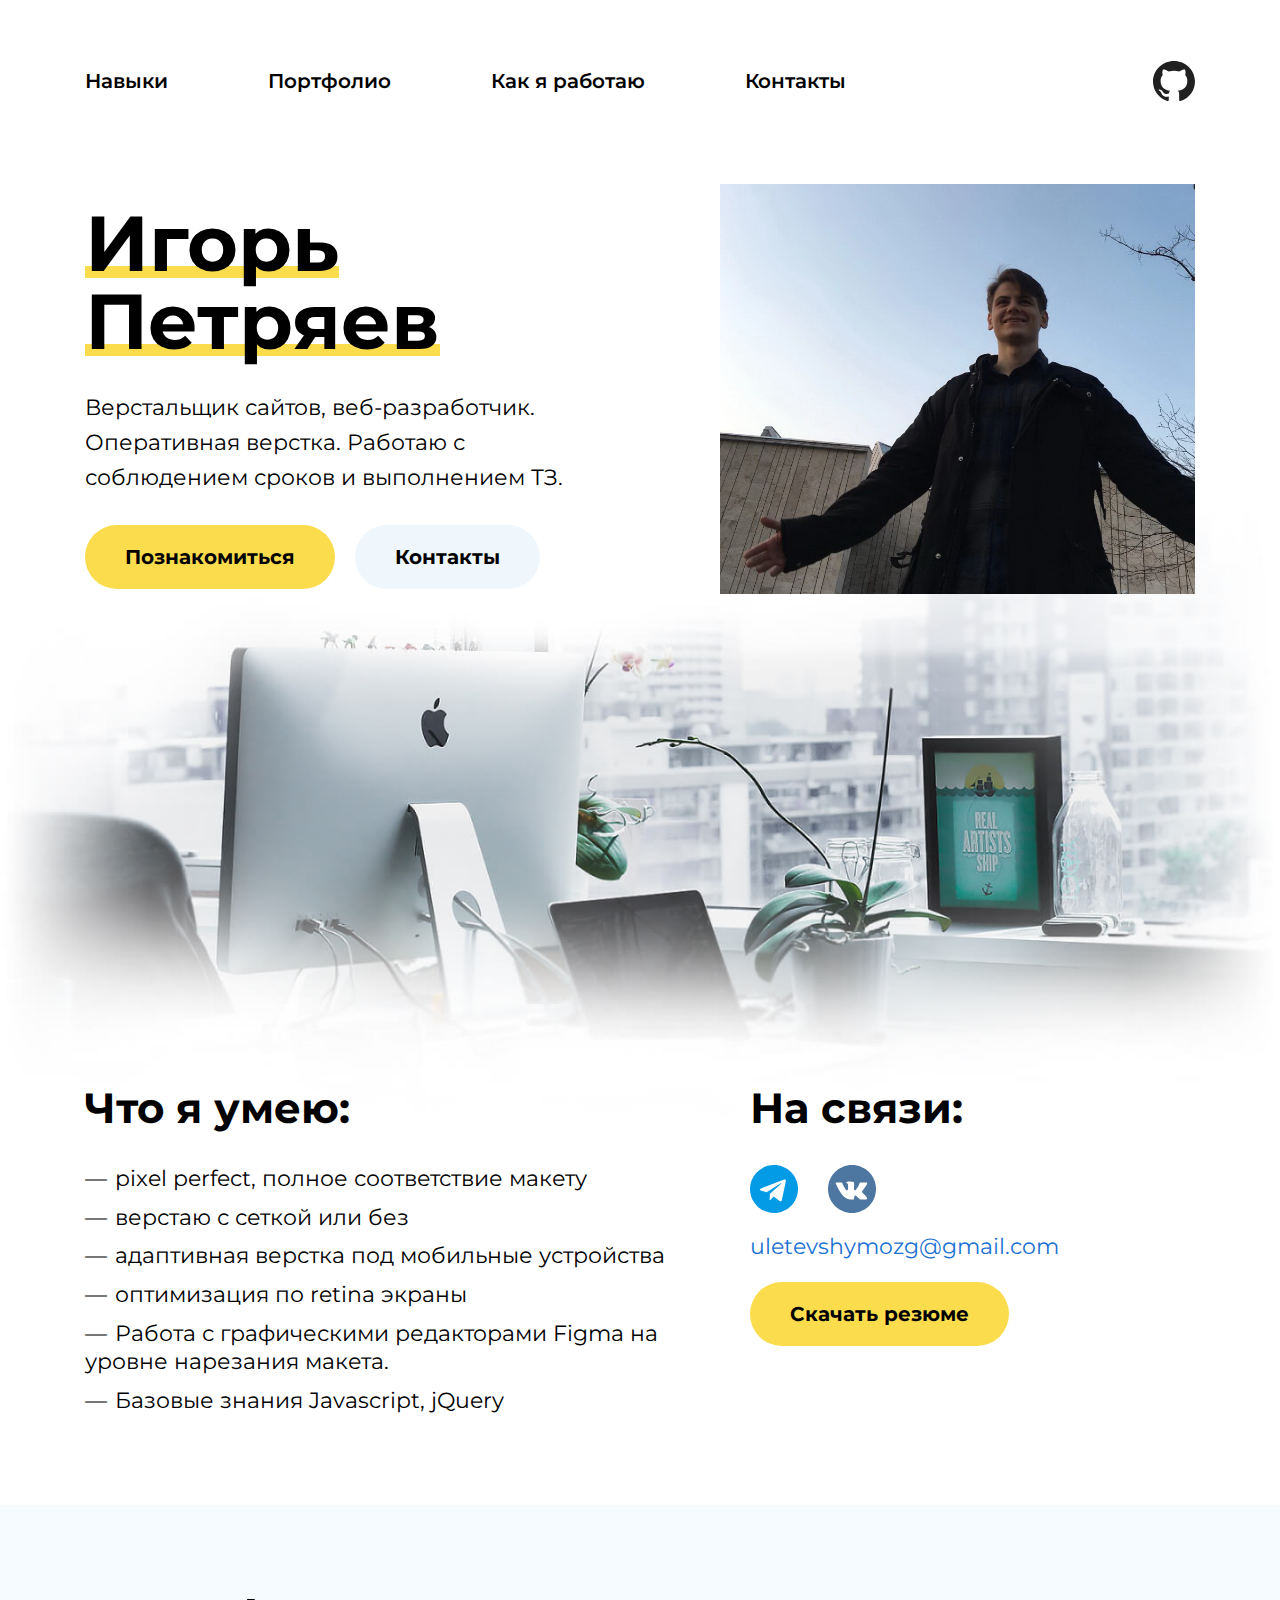
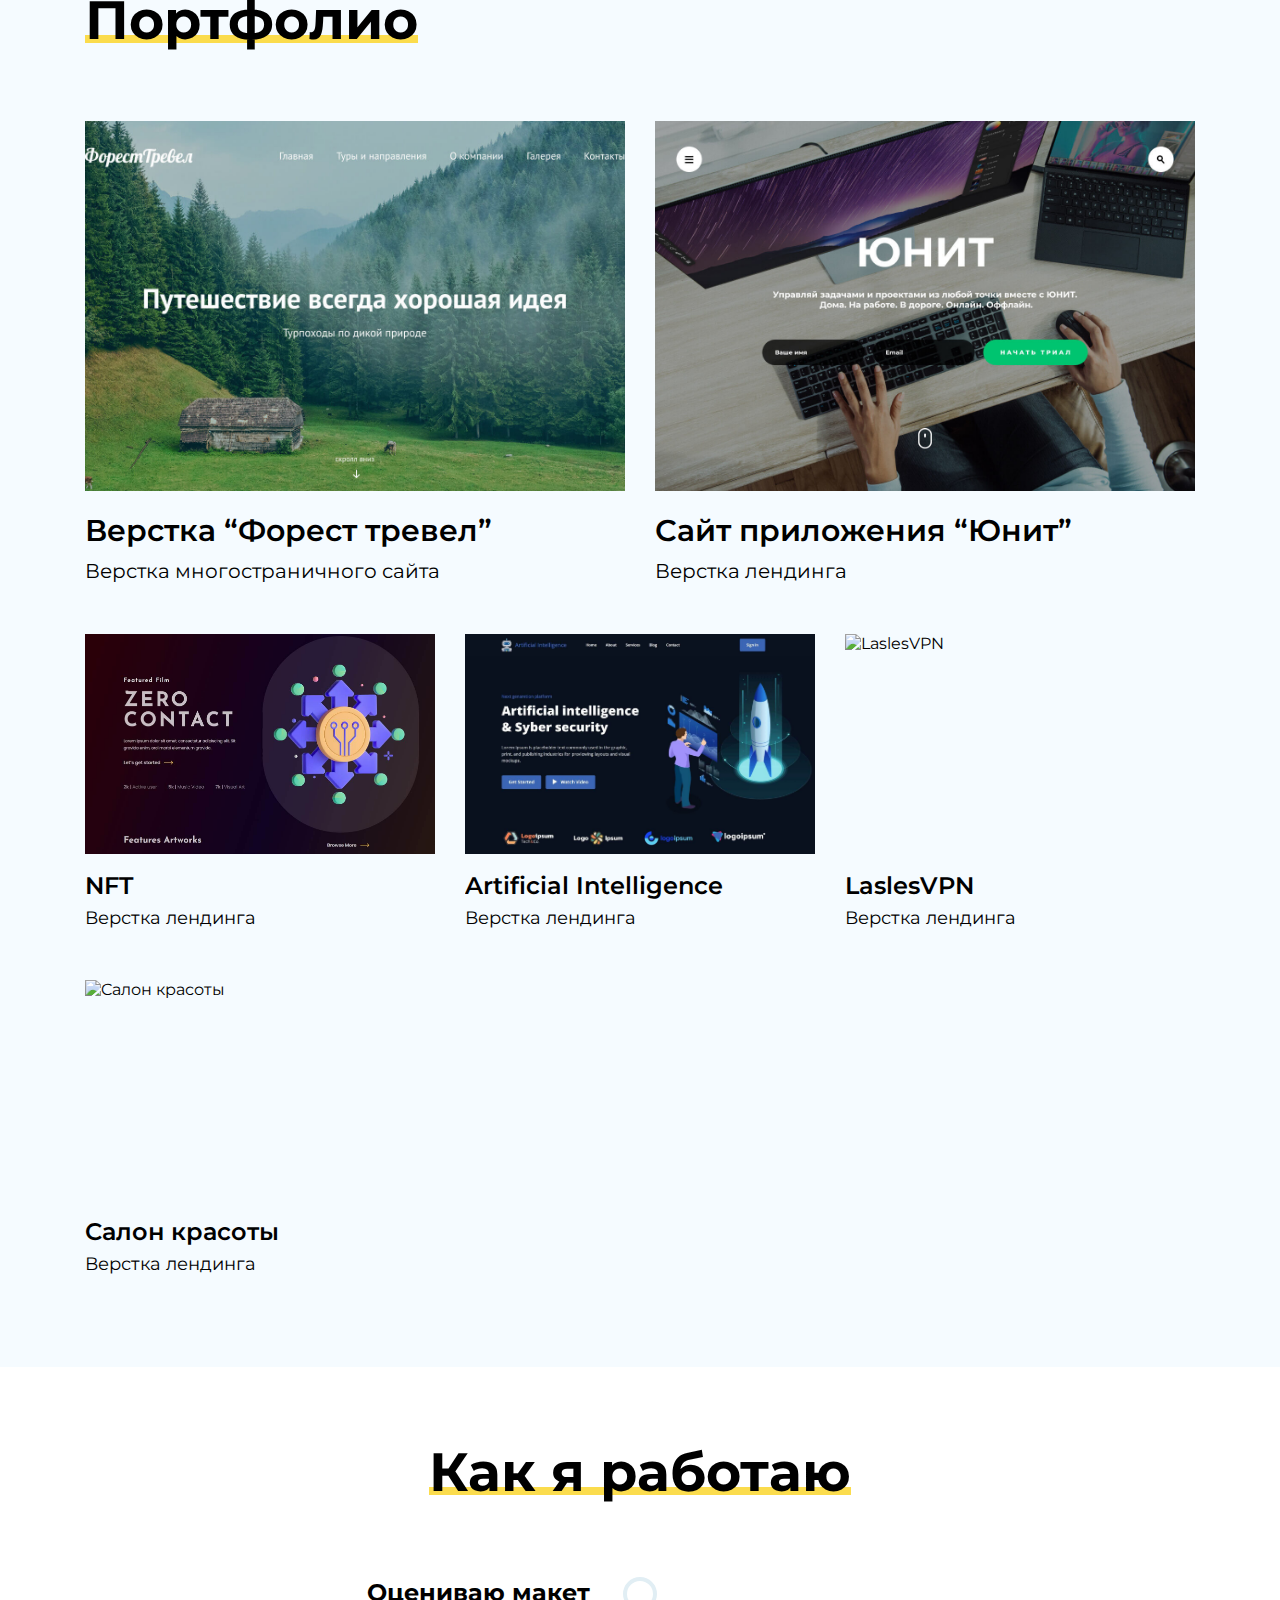
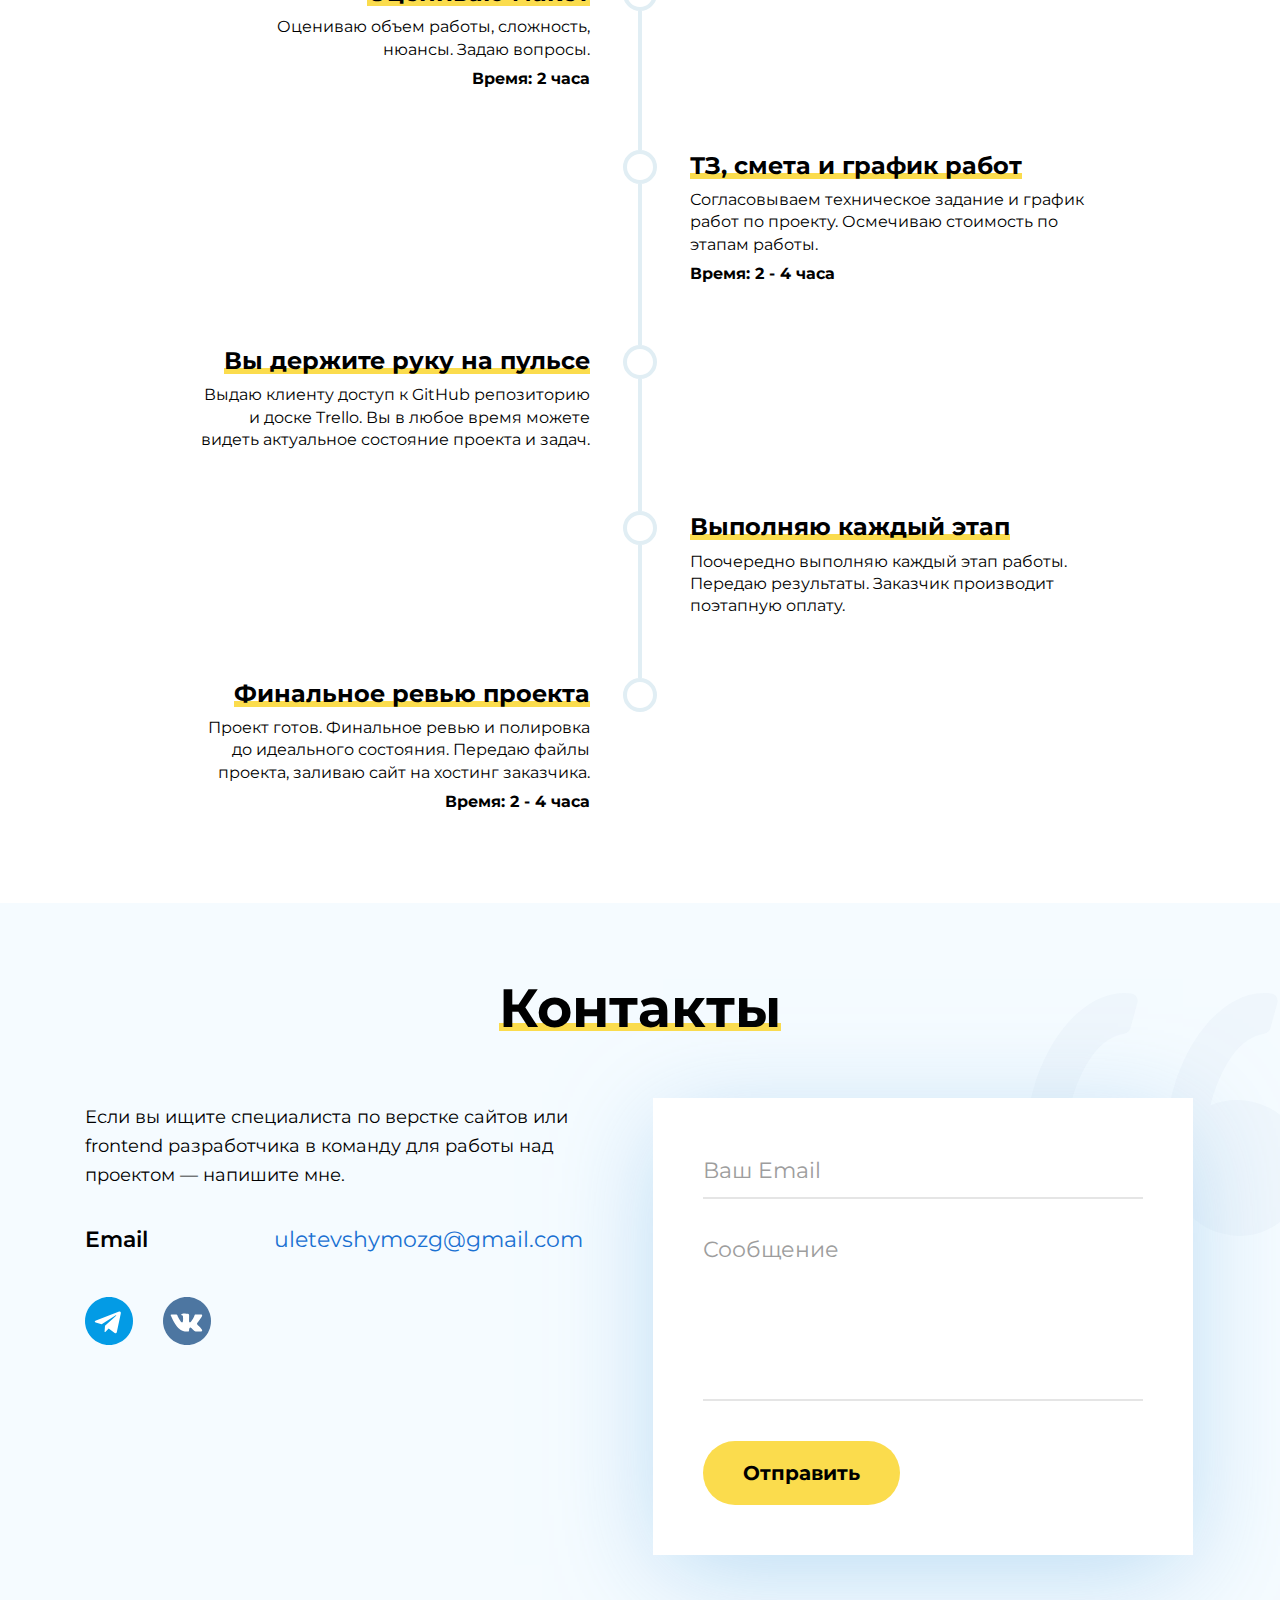
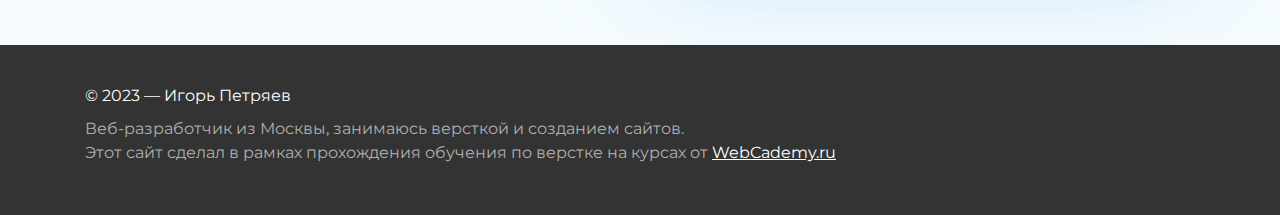
==== index.html @ 6ae8a1f6 "Add files via upload" ====
<!DOCTYPE html>
<html lang="ru">
	<head>
		<!-- encoding -->
		<meta charset="UTF-8" />
		<!-- Mobile support -->
		<meta name="viewport" content="width=device-width, initial-scale=1.0" />

		<!-- Title and SEO -->
		<title>Портфолио</title>
		<!-- Styles -->
		<link rel="stylesheet" href="./css/main.css" />

		<!-- Favicons -->
		<!-- <link rel="apple-touch-icon" sizes="180x180" href="./img/favicon/apple-touch-icon.png">
		<link rel="icon" type="image/png" sizes="32x32" href="./img/favicon/favicon-32x32.png">
		<link rel="icon" type="image/png" sizes="16x16" href="./img/favicon/favicon-16x16.png">
		<link rel="manifest" href="./img/favicon/site.webmanifest">
		<link rel="mask-icon" href="./img/favicon/safari-pinned-tab.svg" color="#1a60cf">
		<link rel="shortcut icon" href="./img/favicon/favicon.ico">
		<meta name="msapplication-TileColor" content="#00aba9">
		<meta name="msapplication-config" content="./img/favicon/browserconfig.xml">
		<meta name="theme-color" content="#ffffff"> -->
	</head>
	<body>


		<div class="page-top">
			<div class="page-top__container">
				<a href="./index.html" class="logo">HTML Верстальщик</a>
				<div class="page__top-delay">
					<div class="page-top__wrapper">
						<nav class="nav-mobile">
							<ul class="nav-mobile__list">
								<li><a href="#skills">Навыки</a></li>
								<li><a href="#portfolio">Портфолио</a></li>
								<li><a href="#work-processing">Как я работаю</a></li>
								<li><a href="#contacts">Контакты</a></li>
							</ul>
						</nav>
						<div class="page-top__links">
							<div class="social page-top__social">
								<a href="https://t.me/Uletevshymozg"><img src="./img/social/telegram.svg" alt="telegram"></a>
								<a href="https://vk.com/id25259774"><img src="./img/social/vk.svg" alt="vk"></a>
								<!-- <a href="#!"><img src="./img/social/facebook.svg" alt="facebook"></a> -->
								<!-- <a href="#!"><img src="./img/social/instagram.svg" alt="instagram"></a> -->
								<!-- <a href="#!"><img src="./img/social/whatsapp.svg" alt="whatsapp"></a> -->
							</div>
							<div class="page-top__link">
								<a href="mailto:uletevshymozg@gmail.com" class="link">uletevshymozg@gmail.com</a>
							</div>
						</div>
		
					</div>

				</div>

				<div class="nav-icon">
					<div class="nav-icon__middle"></div>
				</div>

			</div>

		</div>

		<header class="header" id="top">
			<div class="header__navigation">
				<div class="container">
					<div class="header__navigation-body">
						<nav class="nav">
							<ul class="nav-list">
								<li><a href="#skills">Навыки</a></li>
								<li><a href="#portfolio">Портфолио</a></li>
								<li><a href="#work-processing">Как я работаю</a></li>
								<li><a href="#contacts">Контакты</a></li>
							</ul>
						</nav>
		
						<div class="header__navigation-links">
							<!-- <a href="#!">
								<svg width="32" height="32" viewBox="0 0 32 32" fill="none" xmlns="http://www.w3.org/2000/svg">
									<g clip-path="url(#clip0_112_518)">
									<path d="M7.44897 10.2947H1.02492C0.739808 10.2947 0.508789 10.5258 0.508789 10.8108V31.4485C0.508789 31.7336 0.739808 31.9647 1.02492 31.9647H7.44897C7.73408 31.9647 7.9651 31.7336 7.9651 31.4485V10.8108C7.9651 10.5258 7.73408 10.2947 7.44897 10.2947Z" fill="black"/>
									<path d="M4.23907 0.0351562C1.90163 0.0351562 0 1.93472 0 4.26958C0 6.60548 1.90163 8.50576 4.23907 8.50576C6.57466 8.50576 8.47474 6.60538 8.47474 4.26958C8.47484 1.93472 6.57466 0.0351562 4.23907 0.0351562Z" fill="black"/>
									<path d="M23.7892 9.78174C21.209 9.78174 19.3017 10.8909 18.1449 12.1512V10.8108C18.1449 10.5258 17.9138 10.2947 17.6287 10.2947H11.4766C11.1915 10.2947 10.9604 10.5258 10.9604 10.8108V31.4485C10.9604 31.7336 11.1915 31.9647 11.4766 31.9647H17.8866C18.1717 31.9647 18.4027 31.7336 18.4027 31.4485V21.2376C18.4027 17.7968 19.3373 16.4563 21.7359 16.4563C24.3481 16.4563 24.5557 18.6053 24.5557 21.4147V31.4486C24.5557 31.7337 24.7867 31.9648 25.0718 31.9648H31.4842C31.7693 31.9648 32.0004 31.7337 32.0004 31.4486V20.1285C32.0004 15.0121 31.0248 9.78174 23.7892 9.78174Z" fill="black"/>
									</g>
									<defs>
									<clipPath id="clip0_112_518">
									<rect width="32" height="32" fill="white"/>
									</clipPath>
									</defs>
								</svg>
							</a> -->
							<a href="https://github.com/Petryabious" target="_blank">
								<svg width="42" height="42" viewBox="0 0 42 42" fill="none" xmlns="http://www.w3.org/2000/svg">
									<g clip-path="url(#clip0_112_516)">
									<path d="M21 0.875C9.3975 0.875 0 10.115 0 21.511C0 30.6303 6.0165 38.3635 14.3587 41.09C15.4087 41.2843 15.7937 40.6455 15.7937 40.0978C15.7937 39.6078 15.7763 38.3093 15.7675 36.589C9.926 37.8333 8.694 33.8205 8.694 33.8205C7.7385 31.4388 6.35775 30.8018 6.35775 30.8018C4.4555 29.5225 6.50475 29.5488 6.50475 29.5488C8.6135 29.6923 9.72125 31.675 9.72125 31.675C11.5938 34.8303 14.637 33.9185 15.8375 33.3918C16.0265 32.0565 16.5673 31.1483 17.1675 30.632C12.5038 30.1158 7.602 28.3413 7.602 20.4348C7.602 18.1825 8.41575 16.3415 9.76325 14.8977C9.527 14.3763 8.81825 12.278 9.947 9.436C9.947 9.436 11.7058 8.883 15.722 11.5518C17.402 11.0933 19.187 10.8658 20.972 10.8553C22.757 10.8658 24.542 11.0933 26.222 11.5518C30.212 8.883 31.9707 9.436 31.9707 9.436C33.0995 12.278 32.3908 14.3763 32.1807 14.8977C33.5195 16.3415 34.3332 18.1825 34.3332 20.4348C34.3332 28.3623 29.4245 30.107 24.752 30.6145C25.487 31.234 26.1695 32.4993 26.1695 34.433C26.1695 37.1945 26.1432 39.4135 26.1432 40.0838C26.1432 40.6245 26.5107 41.2703 27.587 41.0638C35.9888 38.3548 42 30.6163 42 21.511C42 10.115 32.5972 0.875 21 0.875Z" fill="#212121"/>
									</g>
									<defs>
									<clipPath id="clip0_112_516">
									<rect width="42" height="42" fill="white"/>
									</clipPath>
									</defs>
								</svg>
							</a>
						</div>

					</div>
				</div>
			</div>

			<div class="header__info">
				<div class="container">
					<div class="header__info-wrapper">
						<div class="header__descriptions">
							<div class="header__title">
								<h1 class="title-1 border-gradient">Игорь Петряев</h1>
							</div>
							<div class="header__text">
								<p>
									Верстальщик сайтов, веб-разработчик. Оперативная верстка. Работаю с соблюдением сроков и выполнением ТЗ. 
								</p>
							</div>
							<div class="header__links">
								<a href="#skills" class="button-link">Познакомиться</a>
								<a href="#contacts" class="button-link button-link--white">Контакты</a>
							</div>
						</div>
						<div class="header__img">
							<img src="./img/header/photo2.jpg" alt="фото верстальшика">
										<p>
								Верстальщик сайтов, веб-разработчик. Оперативная верстка. Работаю с соблюдением сроков и выполнением ТЗ. 
							</p>
						</div>

					</div>
				</div>
			</div>
			
			<div class="header__banner">
				<img src="./img/header/banner.jpg" alt="banner">
			</div>
		</header>
		<main class="">
			<section class="skills " id="skills">
				<div class="container">
					<div class="skills-wrapper">
	
						<div class="skills__abilities">
							<div class="skills__title">
								<h3 class="title-3">Что я умею:</h3>
							</div>
		
							<ul class="skills-list">
								<li>pixel perfect, полное соответствие макету</li>
								<li>верстаю с сеткой или без</li>
								<li>адаптивная верстка под мобильные устройства</li>
								<li>оптимизация по retina экраны</li>
								<!-- <li>с Bootstrap и без него</li> -->
								<li>Работа с графическими редакторами Figma на уровне нарезания макета.</li>
								<li>Базовые знания Javascript, jQuery</li>
							</ul>
						</div>
		
						<div class="skills__feedback">
							<div class="skills__title">
								<h3 class="title-3">На связи:</h3>
							</div>
							<div class="social skills__social">
								<a href="https://t.me/Uletevshymozg" target="_blank"><img src="./img/social/telegram.svg" alt="telegram"></a>
								<a href="https://vk.com/id25259774" target="_blank"><img src="./img/social/vk.svg" alt="vk"></a>
								<!-- <a href="#!"><img src="./img/social/facebook.svg" alt="facebook"></a>
								<a href="#!"><img src="./img/social/instagram.svg" alt="instagram"></a> -->
								<!-- <a href="#!"><img src="./img/social/whatsapp.svg" alt="whatsapp"></a> -->
							</div>
							<div class="skills___feedback-link">
								<a href="mailto:uletevshymozg@gmail.com" class="link">uletevshymozg@gmail.com</a>
							</div>
							<div class="skills__resume">
								<a href="./Igor_Petryaev_HTML-coder.pdf" download="" class="button-link">Скачать резюме</a>
							</div>

						</div>
					</div>
				</div>
			</section>
			
			<section class="portfolio " id="portfolio">
				<div class="container">
					<div class="portfolio__title">
						<h2 class="title-2 border-gradient ">Портфолио</h2>
					</div>
					<div class="portfolio__cards">
						<!-- card -->
						<a href="#!"  class="card card--big" data-portfolio-item="0">
							<div class="card__img">
								<img src="./img/portfolio/forest-travel.jpg" alt="Верстка “Форест тревел”">
								<span>Смотреть проект</span>
							</div>
							<div class="card__contant">
								<h4 class="card__title">Верстка “Форест тревел”</h4>
								<p>Верстка многостраничного сайта </p>
							</div>
						</a>
						<!-- //card -->
						<!-- card -->
						<a href="#!"  class="card card--big" data-portfolio-item="1">
							<div class="card__img">
								<img src="./img/portfolio/unit.jpg" alt="Сайт приложения “Юнит”">
								<span>Смотреть проект</span>
							</div>
							<div class="card__contant">
								<h4 class="card__title">Сайт приложения “Юнит”</h4>
								<p>Верстка лендинга</p>
							</div>
						</a>
						<!-- //card -->
						<!-- card -->
						<a href="#!" class="card" data-portfolio-item="2">
							<div class="card__img">
								<img src="./img/portfolio/nft.jpg" alt="nft”">
								<span>Смотреть проект</span>
							</div>
							<div class="card__contant">
								<h4 class="card__title">NFT</h4>
								<p>Верстка лендинга</p>
							</div>
						</a>
						<!-- //card -->
						<!-- card -->
						<a  href="#!" class="card" data-portfolio-item="3">
							<div class="card__img">
								<img src="./img/portfolio/AL.jpg" alt="Artificial Intelligence">
								<span>Смотреть проект</span>
							</div>
							<div class="card__contant">
								<h4 class="card__title">Artificial Intelligence</h4>
								<p>Верстка лендинга </p>
							</div>
						</a>
						<!-- //card -->
						<!-- card -->
						<a href="#!" class="card" data-portfolio-item="4">
							<div class="card__img">
								<img src="./img/portfolio/vpn.JPG" alt="LaslesVPN">
								<span>Смотреть проект</span>
							</div>
							<div class="card__contant">
								<h4 class="card__title">LaslesVPN</h4>
								<p>Верстка лендинга</p>
							</div>
						</a>
						<!-- //card -->
						<!-- card -->
						<a href="#!" class="card" data-portfolio-item="5">
							<div class="card__img">
								<img src="./img/portfolio/beautySalon.JPG" alt="Cалон красоты">
								<span>Смотреть проект</span>
							</div>
							<div class="card__contant">
								<h4 class="card__title">Cалон красоты</h4>
								<p>Верстка лендинга</p>
							</div>
						</a>
						<!-- //card -->
					</div>
				</div>
			</section>

			<section class="work-processing" id="work-processing">
				<div class="container">
						<div class="work-processing__title">
							<h2 class="title-2 border-gradient ">Как я работаю</h2>
						</div>

						<!-- timeline -->
						<div class="timeline">
							<!-- timeline-item -->
							<div class="timeline-item">
								<div class="timeline-item__title">
									<h4 class="title-4 border-gradient ">Оцениваю макет</h4>
								</div>
								<p>Оцениваю объем работы, сложность,<br> нюансы. Задаю вопросы.</p>
								<span>Время: 2 часа</span>
							</div>
							<!-- timeline-item -->
							<!-- timeline-item -->
							<div class="timeline-item">
								<div class="timeline-item__title">
									<h4 class="title-4 border-gradient ">ТЗ, смета и график работ</h4>
								</div>
								<p>Согласовываем техническое задание и график работ по проекту. Осмечиваю стоимость по этапам работы.</p>
								<span>Время: 2 - 4 часа</span>
							</div>
							<!-- timeline-item -->
							<!-- timeline-item -->
							<div class="timeline-item">
								<div class="timeline-item__title">
									<h4 class="title-4 border-gradient ">Вы держите руку на пульсе</h4>
								</div>
								<p>Выдаю клиенту доступ к GitHub репозиторию и доске Trello. Вы в любое время можете видеть актуальное состояние проекта и задач.</p>
							</div>
							<!-- timeline-item -->
							<!-- timeline-item -->
							<div class="timeline-item">
								<div class="timeline-item__title">
									<h4 class="title-4 border-gradient ">Выполняю каждый этап</h4>
								</div>
								<p>Поочередно выполняю каждый этап работы. Передаю результаты. Заказчик производит поэтапную оплату.</p>
							</div>
							<!-- timeline-item -->
							<!-- timeline-item -->
							<div class="timeline-item">
								<div class="timeline-item__title">
									<h4 class="title-4 border-gradient ">Финальное ревью проекта</h4>
								</div>
								<p>Проект готов. Финальное ревью и полировка до идеального состояния. Передаю файлы проекта, заливаю сайт на хостинг заказчика.</p>
								<span>Время: 2 - 4 часа</span>
							</div>
							<!-- timeline-item -->
						</div>
						<!-- //timeline -->
					
				</div>
			</section>

			<!-- <section class="contacts  none" id="contacts">
				<div class="container">
					<div class="contacts__title">
						<h2 class="title-2 border-gradient ">Контакты</h2>
					</div>
					<div class="contacts__contant">
						<ul class="contacts__links">
							<li><span>Email</span> <a href="mailto:uletevshymozg@gmail.com" class="link">uletevshymozg@gmail.com</a></li>
							<li><span>Телефон</span> <a href="tel:+79801234567" class="link">+7 (980) 123-45-67</a></li>
						</ul>
						
						<div class="contact__text">
							<p>Если вы ищите специалиста по верстке сайтов или frontend разработчика в команду для работы над проектом —  напишите мне.
							</p>
						</div>
					</div>

					<div class="social">
						<a href="#!"><img src="./img/social/telegram.svg" alt="telegram"></a>
						<a href="#!"><img src="./img/social/vk.svg" alt="vk"></a>
						<a href="#!"><img src="./img/social/facebook.svg" alt="facebook"></a>
						<a href="#!"><img src="./img/social/instagram.svg" alt="instagram"></a>
						<a href="#!"><img src="./img/social/whatsapp.svg" alt="whatsapp"></a>
					</div>

				</div>
			</section> -->
			<section class="contacts  " id="contacts">
				<div class="container">
					<div class="contacts__title">
						<h2 class="title-2 border-gradient ">Контакты</h2>
					</div>
					<div class="contacts__contant">
						<!-- contacts__desc -->
						<div class="contacts__desc">
							<div class="contact__text">
								<p>Если вы ищите специалиста по верстке сайтов или frontend разработчика в команду для работы над проектом —  напишите мне.
								</p>
							</div>

							<ul class="contacts__links">
								<li><span>Email</span> <a href="mailto:uletevshymozg@gmail.com" class="link">uletevshymozg@gmail.com</a></li>
								<!-- <li><span>Телефон</span> <a href="tel:+79060655362" class="link">+7 (906) 065-53-62</a></li> -->
							</ul>
							
							<div class="social">
								<a href="https://t.me/Uletevshymozg" target="_blank"><img src="./img/social/telegram.svg" alt="telegram"></a>
								<a href="https://vk.com/id25259774" target="_blank"><img src="./img/social/vk.svg" alt="vk"></a>
								<!-- <a href="#!"><img src="./img/social/facebook.svg" alt="facebook"></a>
								<a href="#!"><img src="./img/social/instagram.svg" alt="instagram"></a>
								<a href="#!"><img src="./img/social/whatsapp.svg" alt="whatsapp"></a> -->
							</div>
						</div>
						<!-- //contacts__desc -->
						<div class="contacts__form">

							<form action="#!" class="form">
								<div class="form__item">
									<span class="form__placeholder">Ваш Email</span>
									<input type="email" class="form__input" name="email" >
								</div>
	
								<div class="form__item">
									<span class="form__placeholder">Сообщение</span>
									<textarea name="message" class="form__input"></textarea>
								</div>
	
								<div class="form__item">
									<button class="form__btn" type="submit">Отправить</button>
								</div>
							</form>
							<div id="answer"></div>
		
							</div>
						</div>

				</div>
			</section>

		</main>

		<footer class="footer ">
			<div class="container">
				<h6 class="footer__title">&#169; 2023 &mdash; Игорь Петряев</h6>
				<div class="footer__content">
					<p>Веб-разработчик из Москвы, занимаюсь версткой и созданием сайтов.
					</p>
					<p>
						Этот сайт сделал в рамках прохождения обучения по верстке на курсах от <a class="footer__link" target="_blank" href="https://webcademy.ru/">WebCademy.ru</a>
					</p>
				</div>
			</div>
		</footer>

		<a href="#top" class="btn-back" id="backtop">&#11014;</a>

		<div data-modal class="modal-portfolio modal-portfolio_hidden">
			<div class="modal-portfolio__body">
				<div class="modal-portfolio__content" id="modal-content">
					<button data-btn-close class="modal-portfolio__close">
						<svg width="23" height="23" viewBox="0 0 23 23" fill="none" xmlns="http://www.w3.org/2000/svg">
							<rect x="2.82837" width="27.3715" height="4" transform="rotate(45 2.82837 0)" fill="#1A0000"/>
							<rect x="0.141357" y="19.5566" width="27.3715" height="4" transform="rotate(-45 0.141357 19.5566)" fill="#1A0000"/>
						</svg>						
					</button>
					<div class="modal-portfolio__info" id="modal-info">

					</div>
					<!-- <div class="modal-portfolio__links">
						<a href="#!">Репозитории</a>
						<a href="#!">GitHubPages</a>
					</div>

					<div class="modal-portfolio__img">
						<img src="./img/portfolio/forest-travel.jpg" alt="forest travel">
					</div>

					<div class="modal-portfolio__desc">
						<div class="modal-portfolio__title">Форест тревел</div>
						<p class="modal-portfolio__text">
							Верстка многостраничного сайта. Сверстан учебный сайт по макету фигма. Использованы html/css, flex. Сделана мобильная адаптация,
							по принципу desctop-first. Количество страниц 4.
						</p>
						<div class="modal-portfolio__stack">
							Технологии: <span>HTML5‚ CSS3, </span>
						</div>
					</div> -->

				</div>
			</div>
		</div>

		

		<script src="./libs/jquery-3.6.0.min.js"></script>
		<script src="./libs/jquery.validate.min.js"></script>
		<script src="./js/main.js"></script>
	</body>
</html>
---- css/main.css ----
@charset "UTF-8";
/* Reset and base styles  */
@import url("https://fonts.googleapis.com/css2?family=Montserrat:wght@400;600;700&display=swap");
* {
  padding: 0px;
  margin: 0px;
  border: none;
}

*,
*::before,
*::after {
  -webkit-box-sizing: border-box;
          box-sizing: border-box;
}

/* Links */
a {
  color: inherit;
  text-decoration: none;
  display: inline-block;
}

a:visited {
  color: inherit;
  text-decoration: none;
  display: inline-block;
}

a:hover {
  color: inherit;
  text-decoration: none;
}

a:focus,
a:active {
  outline: none;
}

/* Common */
aside, nav, footer, header, section, main {
  display: block;
}

h1, h2, h3, h4, h5, h6, p {
  font-size: inherit;
  font-weight: inherit;
}

ul {
  list-style: none;
}

img, svg {
  display: block;
  max-width: 100%;
  height: auto;
}

/* Form */
input, textarea, button, select {
  font-family: inherit;
  font-size: inherit;
}

input::-ms-clear {
  display: none;
}

button, input[type="submit"] {
  display: inline-block;
  -webkit-box-shadow: none;
          box-shadow: none;
  background-color: transparent;
  background: none;
  cursor: pointer;
}

input:focus, input:active,
button:focus, button:active {
  outline: none;
}

button::-moz-focus-inner {
  padding: 0;
  border: 0;
}

label {
  cursor: pointer;
}

legend {
  display: block;
}

html {
  min-height: 100vh;
  /* sticky footer */
  scroll-behavior: smooth;
}

body {
  position: relative;
  min-height: 100vh;
  /* sticky footer */
  display: -webkit-box;
  display: -ms-flexbox;
  display: flex;
  /* sticky footer */
  -webkit-box-orient: vertical;
  -webkit-box-direction: normal;
      -ms-flex-direction: column;
          flex-direction: column;
  /* sticky footer */
  font-family: 'Montserrat', sans-serif;
  color: #000;
  font-size: 16px;
  line-height: 1.3;
  text-rendering: optimizeSpeed;
  -webkit-font-smoothing: antialiased;
  -ms-text-size-adjust: 100%;
  -moz-text-size-adjust: 100%;
  -webkit-text-size-adjust: 100%;
}

body > * {
  -ms-flex-negative: 0;
      flex-shrink: 0;
  /* sticky footer */
}

/* Grid styles */
.container {
  max-width: 1140px;
  width: 100%;
  margin-left: auto;
  margin-right: auto;
  padding-left: 15px;
  padding-right: 15px;
  /* Tablet big*/
  /* Tablet small */
  /* Mobile  */
}
.container--fluid {
  max-width: unset;
}
.container--no-padding {
  padding: 0;
}
@media (max-width: 1139px) {
  .container {
    width: 900px;
  }
}
@media (max-width: 899px) {
  .container {
    width: 768px;
  }
}
@media (max-width: 767px) {
  .container {
    width: 320px;
  }
}

/* Utility */
.none {
  display: none !important;
}

.visually-hidden {
  opacity: 0;
  visibility: hidden;
  width: 0px;
  height: 0px;
  display: block;
  margin-left: -10000px;
  background: transparent;
  font-size: 0;
}

.lock {
  overflow: hidden;
}

.nav-list {
  display: -webkit-box;
  display: -ms-flexbox;
  display: flex;
  -webkit-column-gap: 100px;
          column-gap: 100px;
  font-weight: 600;
  font-size: 20px;
  /* Tablet big*/
}
@media (max-width: 1139px) {
  .nav-list {
    font-size: 18px;
    -webkit-column-gap: 50px;
            column-gap: 50px;
  }
}
.nav-list li {
  position: relative;
}
.nav-list li::after {
  position: absolute;
  bottom: -5px;
  left: 0;
  width: 0;
  content: "";
  height: 2px;
  background: #FBDC4D;
  -webkit-transition: all 0.3s ease-in;
  transition: all 0.3s ease-in;
}
.nav-list li:hover::after {
  width: 100%;
}

.nav-mobile__list li {
  font-weight: 600;
  font-size: 18px;
  line-height: 1.3;
}
.nav-mobile__list li:not(:last-child) {
  margin-bottom: 28px;
}

.nav-icon {
  width: 40px;
  height: 25px;
  display: -webkit-box;
  display: -ms-flexbox;
  display: flex;
  -webkit-box-align: center;
      -ms-flex-align: center;
          align-items: center;
  -webkit-box-pack: center;
      -ms-flex-pack: center;
          justify-content: center;
  cursor: pointer;
  position: relative;
  z-index: 20;
}

.nav-icon__middle {
  width: 100%;
  height: 5px;
  background-color: #000;
  -webkit-transition: all .3s ease-in;
  transition: all .3s ease-in;
}
.nav-icon__middle::before, .nav-icon__middle::after {
  content: "";
  position: absolute;
  left: 0;
  width: 100%;
  height: 5px;
  background-color: #000;
  -webkit-transition: all .3s ease-in;
  transition: all .3s ease-in;
}
.nav-icon__middle::before {
  top: 0;
}
.nav-icon__middle::after {
  bottom: 0;
}

/* Active mode */
.nav-icon.nav-icon--active .nav-icon__middle {
  background-color: transparent;
}
.nav-icon.nav-icon--active .nav-icon__middle::before {
  -webkit-transform: rotate(45deg);
          transform: rotate(45deg);
  top: 10px;
}
.nav-icon.nav-icon--active .nav-icon__middle::after {
  -webkit-transform: rotate(-45deg);
          transform: rotate(-45deg);
  bottom: 10px;
}

.title-1, .title-2, .title-3, .title-4 {
  font-weight: 700;
  line-height: 1.3;
}

.title-1 {
  font-size: 78px;
  line-height: 1;
  /* Mobile */
  /* Mobile XS */
}
.title-1.border-gradient {
  background-position: left bottom 13px;
  background-size: 100% 12px;
}
@media (max-width: 1139px) {
  .title-1 {
    font-size: 58px;
  }
  .title-1.border-gradient {
    background-position: left bottom 10px;
    background-size: 100% 10px;
  }
}
@media (max-width: 899px) {
  .title-1 {
    font-size: 42px;
  }
  .title-1.border-gradient {
    background-position: left bottom 6px;
    background-size: 100% 8px;
  }
}
@media (max-width: 767px) {
  .title-1 {
    font-size: 32px;
  }
  .title-1.border-gradient {
    background-position: left bottom 4px;
  }
}

.title-2 {
  font-size: 54px;
  /* Tablet */
  /* Mobile */
}
.title-2.border-gradient {
  background-position: left bottom 10px;
  background-size: 100% 8px;
}
@media (max-width: 1139px) {
  .title-2 {
    font-size: 42px;
  }
  .title-2.border-gradient {
    background-position: left bottom 6px;
  }
}
@media (max-width: 899px) {
  .title-2 {
    font-size: 32px;
  }
  .title-2.border-gradient {
    background-position: left bottom 4px;
  }
}

.title-3 {
  font-size: 42px;
  /* Tablet */
  /* Mobile */
}
@media (max-width: 1139px) {
  .title-3 {
    font-size: 32px;
  }
}
@media (max-width: 899px) {
  .title-3 {
    font-size: 24px;
  }
}

.title-4 {
  font-size: 24px;
  /* Tablet */
}
.title-4.border-gradient {
  background-position: left bottom 2px;
  background-size: 100% 6px;
}
@media (max-width: 1139px) {
  .title-4 {
    font-size: 20px;
  }
}
.title-4.border-gradient {
  background-position: left bottom 1px;
}

.button-link {
  padding: 0 40px;
  background: #FBDC4D;
  border-radius: 50px;
  font-weight: 700;
  font-size: 20px;
  line-height: 64px;
  -webkit-transition: all .3s ease-in;
  transition: all .3s ease-in;
  /* Tablet */
}
.button-link:hover {
  -webkit-transform: translateY(-3px);
          transform: translateY(-3px);
}
.button-link:hover, .button-link :focus {
  background-color: #FFEB8D;
}
.button-link:active {
  background-color: #F5D22D;
}
.button-link--white {
  background: #EFF7FC;
}
.button-link--white:hover, .button-link--white :focus {
  background-color: #D1EDFF;
}
.button-link--white:active {
  background-color: #B0DCF8;
}
@media (max-width: 1139px) {
  .button-link {
    padding: 0 26px;
    line-height: 58px;
  }
}

.border-gradient {
  display: inline;
  background-repeat: no-repeat;
  background-position: left bottom 0px;
  background-size: 100% 5px;
  background-image: -webkit-gradient(linear, right top, left top, from(#FBDC4D));
  background-image: linear-gradient(to left, #FBDC4D);
}

.social {
  display: -webkit-box;
  display: -ms-flexbox;
  display: flex;
  -webkit-column-gap: 30px;
          column-gap: 30px;
  /* Tablet */
  /* Mobile */
}
@media (max-width: 1139px) {
  .social {
    -webkit-column-gap: 20px;
            column-gap: 20px;
  }
}
.social img {
  -webkit-transition: all .3s ease-in;
  transition: all .3s ease-in;
}
.social img:hover {
  -webkit-transform: scale(1.1);
          transform: scale(1.1);
}
@media (max-width: 899px) {
  .social img {
    width: 38px;
    height: 38px;
  }
}

.link {
  font-weight: 400;
  font-size: 22px;
  line-height: 1.3;
  color: #1A71D2;
  -webkit-transition: all .3s ease-in;
  transition: all .3s ease-in;
  /* Tablet */
  /* Mobile */
  /* Mobile XS */
}
.link:visited {
  color: #1A71D2;
}
.link:hover {
  color: #FBDC4D;
}
@media (max-width: 1139px) {
  .link {
    font-size: 18px;
  }
}

.card {
  max-width: 350px;
  -webkit-transition: all .3s ease-in;
  transition: all .3s ease-in;
  overflow: hidden;
}
.card:hover img {
  -webkit-transform: scale(1.1);
          transform: scale(1.1);
}
.card:hover .card__img span {
  opacity: 1;
}
.card:hover .card__title {
  color: #FF543E;
}
.card--big {
  max-width: 540px;
}
.card--big .card__img {
  margin-bottom: 20px;
  /* Mobile */
}
@media (max-width: 899px) {
  .card--big .card__img {
    margin-bottom: 10px;
  }
}
.card--big .card__img img {
  width: 540px;
  height: 370px;
  -o-object-fit: cover;
     object-fit: cover;
  /* Tablet */
  /* Mobile */
  /* Mobile XS */
}
@media (max-width: 1139px) {
  .card--big .card__img img {
    width: 420px;
    height: 288px;
  }
}
@media (max-width: 899px) {
  .card--big .card__img img {
    width: 354px;
    height: 180px;
  }
}
@media (max-width: 767px) {
  .card--big .card__img img {
    width: 100%;
    height: 180px;
  }
}
.card--big .card__contant p {
  font-size: 20px;
  /* Tablet */
  /* Mobile */
}
.card--big .card__contant p:not(:last-child) {
  margin-bottom: 10px;
}
@media (max-width: 1139px) {
  .card--big .card__contant p {
    font-size: 16px;
  }
}
@media (max-width: 899px) {
  .card--big .card__contant p {
    font-size: 14px;
    max-width: 100%;
  }
}
.card--big .card__contant .card__title {
  margin-bottom: 8px;
  font-size: 30px;
  /* Tablet */
  /* Mobile */
}
@media (max-width: 1139px) {
  .card--big .card__contant .card__title {
    margin-bottom: 6px;
    font-size: 24px;
  }
}
@media (max-width: 899px) {
  .card--big .card__contant .card__title {
    margin-bottom: 4px;
    font-size: 18px;
  }
}

.card__img {
  margin-bottom: 16px;
  position: relative;
  -webkit-transition: all .3s ease-in;
  transition: all .3s ease-in;
  overflow: hidden;
  /* Tablet */
}
.card__img span {
  position: absolute;
  top: 50%;
  left: 50%;
  -webkit-transform: translate(-50%, -50%);
          transform: translate(-50%, -50%);
  padding: 0 20px;
  font-size: 18px;
  line-height: 51px;
  background-color: #EF6857;
  border-radius: 80px;
  color: #fff;
  opacity: 0;
  -webkit-transition: .5s ease-in;
  transition: .5s ease-in;
  white-space: nowrap;
}
.card__img img {
  -webkit-transition: all .3s ease-in;
  transition: all .3s ease-in;
  width: 350px;
  height: 220px;
  -o-object-fit: cover;
     object-fit: cover;
  /* Tablet */
  /* Mobile */
  /* Mobile XS */
}
@media (max-width: 1139px) {
  .card__img img {
    width: 270px;
    height: 169px;
  }
}
@media (max-width: 899px) {
  .card__img img {
    width: 226px;
    height: 140px;
  }
}
@media (max-width: 767px) {
  .card__img img {
    width: 100%;
    height: 180px;
  }
}
@media (max-width: 1139px) {
  .card__img {
    margin-bottom: 10px;
  }
}

.card__contant p {
  font-weight: 400;
  font-size: 18px;
  /* Tablet */
  /* Mobile */
  /* Mobile XS */
}
.card__contant p:not(:last-child) {
  margin-bottom: 10px;
}
@media (max-width: 1139px) {
  .card__contant p {
    font-size: 14px;
  }
}
@media (max-width: 899px) {
  .card__contant p {
    max-width: 225px;
  }
}
@media (max-width: 767px) {
  .card__contant p {
    max-width: unset;
  }
}

.card__title {
  margin-bottom: 6px;
  font-weight: 600;
  font-size: 24px;
  -webkit-transition: all .3s ease-in;
  transition: all .3s ease-in;
  /* Tablet */
}
@media (max-width: 1139px) {
  .card__title {
    margin-bottom: 4px;
    font-size: 18px;
  }
}

.timeline {
  width: 901px;
  margin: 0 auto;
  /* Tablet */
  /* Mobile */
}
@media (max-width: 1139px) {
  .timeline {
    width: 100%;
    max-width: 774px;
  }
}
@media (max-width: 767px) {
  .timeline {
    width: unset;
    max-width: 384px;
  }
}

.timeline-item {
  position: relative;
  width: 50%;
  text-align: right;
  padding-right: 50px;
  padding-bottom: 60px;
  /* Tablet */
  /* Mobile */
  /* Mobile XS */
  /* нечетные */
}
@media (max-width: 1139px) {
  .timeline-item {
    padding-right: 34px;
    padding-bottom: 65px;
  }
}
@media (max-width: 899px) {
  .timeline-item {
    text-align: left;
    padding-right: 0;
    padding-left: 28px;
    padding-bottom: 45px;
    margin: 0 auto;
  }
}
@media (max-width: 767px) {
  .timeline-item {
    margin: 0;
    width: 100%;
    padding-left: 44px;
  }
}
.timeline-item:last-child {
  padding-bottom: 0;
}
.timeline-item > *:not(:last-child) {
  /* Tablet */
}
@media (min-width: 1140px) {
  .timeline-item > *:not(:last-child) {
    margin-bottom: 8px;
  }
}
.timeline-item p {
  font-weight: 400;
  font-size: 16px;
  line-height: 140%;
  /* Tablet */
  /* Mobile XS */
}
@media (max-width: 1139px) {
  .timeline-item p {
    font-size: 14px;
  }
  .timeline-item p:not(:last-child) {
    margin-bottom: 10px;
  }
}
@media (max-width: 767px) {
  .timeline-item p:not(:last-child) {
    margin-bottom: 7px;
  }
}
.timeline-item span {
  font-weight: 700;
  font-size: 16px;
  line-height: 130%;
  /* Tablet */
}
@media (max-width: 1139px) {
  .timeline-item span {
    font-size: 14px;
  }
}
.timeline-item:nth-child(even) {
  margin-left: auto;
  text-align: left;
  padding-right: 0;
  padding-left: 50px;
  /* Tablet */
  /* Mobile */
}
@media (max-width: 1139px) {
  .timeline-item:nth-child(even) {
    padding-left: 34px;
  }
}
@media (max-width: 899px) {
  .timeline-item:nth-child(even) {
    /* margin-left: 0; */
    padding-left: 28px;
  }
}
@media (max-width: 767px) {
  .timeline-item:nth-child(even) {
    margin: 0;
    width: 100%;
    padding-left: 44px;
  }
}
.timeline-item:nth-child(even):before {
  left: -17px;
  /* Mobile */
  /* Mobile XS */
}
@media (max-width: 899px) {
  .timeline-item:nth-child(even):before {
    left: -18px;
  }
}
@media (max-width: 767px) {
  .timeline-item:nth-child(even):before {
    left: 0;
  }
}
.timeline-item:nth-child(even):after {
  left: -2px;
  /* Mobile */
  /* Mobile XS */
}
@media (max-width: 899px) {
  .timeline-item:nth-child(even):after {
    left: -2px;
  }
}
@media (max-width: 767px) {
  .timeline-item:nth-child(even):after {
    left: 16px;
  }
}

.timeline-item__title {
  /* Tablet */
  /* Mobile */
}
@media (max-width: 1139px) {
  .timeline-item__title {
    margin-bottom: 7px;
  }
}
@media (max-width: 899px) {
  .timeline-item__title {
    width: 246px;
  }
}

/* рисование круга */
.timeline-item::before {
  content: "";
  width: 34px;
  height: 34px;
  background: #FFFFFF;
  border: 4px solid #E1EEF4;
  border-radius: 50%;
  position: absolute;
  top: 0;
  right: -17px;
  /* Mobile */
  /* Mobile XS */
}
@media (max-width: 899px) {
  .timeline-item::before {
    right: auto;
    left: -18px;
  }
}
@media (max-width: 767px) {
  .timeline-item::before {
    left: 0;
  }
}

/* рисование палки */
.timeline-item::after {
  content: "";
  width: 4px;
  background: #E1EEF4;
  position: absolute;
  top: 34px;
  bottom: 0;
  right: -2px;
  /* Mobile */
  /* Mobile XS */
}
@media (max-width: 899px) {
  .timeline-item::after {
    right: auto;
    left: -2px;
  }
}
@media (max-width: 767px) {
  .timeline-item::after {
    left: 16px;
  }
}

.timeline-item:last-child::after {
  display: none;
}

.logo {
  font-weight: 700;
  font-size: 20px;
  line-height: 1;
}

.btn-back {
  position: fixed;
  right: 50px;
  bottom: 15px;
  font-size: 50px;
  z-index: 19;
  width: 60px;
  height: 60px;
  border-radius: 50%;
  background-color: #FBDC4D;
  display: -webkit-box;
  display: -ms-flexbox;
  display: flex;
  -webkit-box-pack: center;
      -ms-flex-pack: center;
          justify-content: center;
  -webkit-box-align: center;
      -ms-flex-align: center;
          align-items: center;
  /* Mobile */
}
@media (max-width: 899px) {
  .btn-back {
    right: 15px;
    width: 40px;
    height: 40px;
    font-size: 35px;
  }
}

.form {
  padding: 62px 50px 50px;
  background: #FFFFFF;
  -webkit-box-shadow: 0px 20px 100px -10px rgba(160, 206, 237, 0.75);
          box-shadow: 0px 20px 100px -10px rgba(160, 206, 237, 0.75);
  /* Tablet */
  /* Mobile XS */
}
@media (max-width: 1139px) {
  .form {
    padding: 62px 30px 50px;
  }
}
@media (max-width: 767px) {
  .form {
    padding: 44px 15px 40px;
  }
}

.form__item {
  position: relative;
}
.form__item:nth-child(2) {
  margin: 40px 0 32px 0;
  /* Mobile XS */
}
@media (max-width: 767px) {
  .form__item:nth-child(2) {
    margin: 30px 0 30px 0;
  }
}

.form__placeholder {
  position: absolute;
  top: 0;
  left: 0;
  font-weight: 400;
  font-size: 22px;
  line-height: 1;
  color: #9D9D9D;
  -webkit-transition: all .3s ease;
  transition: all .3s ease;
  pointer-events: none;
  /* Mobile XS */
}
.form__placeholder.active {
  top: -22px;
  font-weight: 700;
  font-size: 16px;
  color: #ECA73F;
}
@media (max-width: 767px) {
  .form__placeholder {
    font-size: 18px;
  }
}

.form__input {
  font-weight: 400;
  font-size: 22px;
  line-height: 160%;
  width: 100%;
  border-bottom: 2px solid #E5E5E5;
  outline: none;
  padding: 0 5px;
  /* Mobile XS */
}
.form__input:focus {
  border-bottom: 1px solid #EF6857;
}
@media (max-width: 767px) {
  .form__input {
    font-size: 16px;
    line-height: 130%;
  }
}

input.form__input {
  height: 39px;
}

textarea.form__input {
  height: 162px;
  resize: none;
}

.form__btn {
  padding: 0 40px;
  background-color: #FBDC4D;
  font-weight: 700;
  font-size: 20px;
  line-height: 64px;
  border-radius: 50px;
  -webkit-transition: all .3s ease-in;
  transition: all .3s ease-in;
  /* Mobile XS */
}
.form__btn:hover, .form__btn :focus {
  background-color: #FFEB8D;
}
.form__btn:active {
  background-color: #F5D22D;
}
@media (max-width: 767px) {
  .form__btn {
    width: 100%;
    padding: 0;
  }
}

.error {
  font-weight: 700;
  font-size: 16px;
  color: #f00;
}

.form__success h2 {
  font-weight: 700;
  font-size: 30px;
  color: #ff6a00;
}
@media (max-width: 767px) {
  .form__success h2 {
    font-size: 20px;
  }
}

.modal-portfolio {
  position: fixed;
  top: 0;
  left: 0;
  width: 100%;
  height: 100%;
  background: rgba(0, 0, 0, 0.5);
  overflow-y: auto;
  z-index: 10;
  visibility: visible;
  opacity: 1;
  -webkit-transition: all .8s ease-in;
  transition: all .8s ease-in;
}
.modal-portfolio_hidden {
  visibility: hidden;
  opacity: 0;
  z-index: -1;
}
.modal-portfolio_hidden .modal-portfolio__content {
  opacity: 0;
  -webkit-transform: translate(0, -100%);
          transform: translate(0, -100%);
}

.modal-portfolio__body {
  min-height: 100%;
  display: -webkit-box;
  display: -ms-flexbox;
  display: flex;
  -webkit-box-align: center;
      -ms-flex-align: center;
          align-items: center;
  -webkit-box-pack: center;
      -ms-flex-pack: center;
          justify-content: center;
  padding: 30px 20px;
}
@media (max-width: 899px) {
  .modal-portfolio__body {
    padding-top: 70px;
  }
}

.modal-portfolio__content {
  max-width: 800px;
  width: 100%;
  padding: 60px 70px;
  background-color: #fff;
  position: relative;
  -webkit-transition: all .3s ease-in;
  transition: all .3s ease-in;
  opacity: 1;
  -webkit-transform: translate(0, 0);
          transform: translate(0, 0);
}
@media (max-width: 767px) {
  .modal-portfolio__content {
    padding: 50px 35px;
  }
}
@media (max-width: 500px) {
  .modal-portfolio__content {
    padding: 40px 20px;
  }
}

.modal-portfolio__info {
  display: -webkit-box;
  display: -ms-flexbox;
  display: flex;
  -webkit-box-orient: vertical;
  -webkit-box-direction: reverse;
      -ms-flex-direction: column-reverse;
          flex-direction: column-reverse;
  gap: 30px;
}

.modal-portfolio__close {
  position: absolute;
  top: 30px;
  right: 30px;
}
.modal-portfolio__close svg rect {
  -webkit-transition: all .3s ease-in;
  transition: all .3s ease-in;
}
.modal-portfolio__close:hover svg rect {
  fill: #cf0a0a;
}
@media (max-width: 500px) {
  .modal-portfolio__close {
    top: 20px;
    right: 20px;
  }
}

.modal-portfolio__desc {
  margin-bottom: 25px;
}
@media (max-width: 767px) {
  .modal-portfolio__desc {
    margin-bottom: 15px;
  }
}

.modal-portfolio__title {
  margin-bottom: 30px;
  font-weight: 700;
  font-size: 40px;
}
@media (max-width: 767px) {
  .modal-portfolio__title {
    font-size: 32px;
    margin-bottom: 25px;
  }
}
@media (max-width: 500px) {
  .modal-portfolio__title {
    font-size: 25px;
    margin-bottom: 20px;
  }
}

.modal-portfolio__text {
  margin-bottom: 20px;
  font-size: 22px;
}
@media (max-width: 767px) {
  .modal-portfolio__text {
    font-size: 20px;
  }
}
@media (max-width: 500px) {
  .modal-portfolio__text {
    font-size: 20px;
    margin-bottom: 15px;
  }
}

.modal-portfolio__stack {
  font-size: 22px;
}
.modal-portfolio__stack span {
  color: #1A71D2;
}
@media (max-width: 500px) {
  .modal-portfolio__stack {
    font-size: 20px;
  }
}

.modal-portfolio__links {
  display: -webkit-box;
  display: -ms-flexbox;
  display: flex;
  -webkit-box-pack: center;
      -ms-flex-pack: center;
          justify-content: center;
  gap: 10px;
  font-size: 25px;
}
@media (max-width: 500px) {
  .modal-portfolio__links {
    -ms-flex-wrap: wrap;
        flex-wrap: wrap;
    font-size: 20px;
    -webkit-box-pack: stretch;
        -ms-flex-pack: stretch;
            justify-content: stretch;
    text-align: center;
    gap: 20px;
  }
  .modal-portfolio__links .button-link {
    width: 100%;
  }
}

.page-top {
  position: -webkit-sticky;
  position: sticky;
  top: -15px;
  padding: 30px 0 15px;
  display: none;
  background-color: #FFFFFF;
  z-index: 20;
  /* Mobile */
}
@media (max-width: 899px) {
  .page-top {
    display: block;
  }
}

.page-top__container {
  padding: 0 15px;
  display: -webkit-box;
  display: -ms-flexbox;
  display: flex;
  -webkit-box-pack: justify;
      -ms-flex-pack: justify;
          justify-content: space-between;
  -webkit-box-align: center;
      -ms-flex-align: center;
          align-items: center;
}

.page__top-delay {
  position: fixed;
  top: 0;
  left: 0;
  right: 0;
  bottom: 0;
  z-index: 20;
  background-color: rgba(37, 73, 116, 0.8);
  -webkit-transform: translateX(100%);
          transform: translateX(100%);
  -webkit-transition: all .5s ease-in;
  transition: all .5s ease-in;
}
.page__top-delay--active {
  -webkit-transform: translateX(0);
          transform: translateX(0);
  -webkit-transition: all .5s ease-in;
  transition: all .5s ease-in;
}

.page-top__wrapper {
  display: -webkit-box;
  display: -ms-flexbox;
  display: flex;
  -webkit-box-orient: vertical;
  -webkit-box-direction: normal;
      -ms-flex-direction: column;
          flex-direction: column;
  -webkit-box-pack: justify;
      -ms-flex-pack: justify;
          justify-content: space-between;
  position: fixed;
  top: 0;
  right: 0;
  max-width: 320px;
  width: 100%;
  height: 100%;
  padding: 30px 15px 40px;
  background: #FFFFFF;
  z-index: 20;
  -webkit-transform: translateX(100%);
          transform: translateX(100%);
  -webkit-transition: all .5s ease;
  transition: all .5s ease;
  /* Mobile XS */
}
@media (max-width: 320px) {
  .page-top__wrapper {
    max-width: unset;
  }
}
.page-top__wrapper.page-top__wrapper--active {
  -webkit-transform: translateX(0);
          transform: translateX(0);
  -webkit-transition: all .5s ease-in;
  transition: all .5s ease-in;
}

.page-top__social {
  margin-bottom: 20px;
}

.header {
  padding-top: 60px;
  padding-bottom: 90px;
  position: relative;
  /* Mobile */
}
@media (max-width: 899px) {
  .header {
    padding-top: 0;
  }
}

.header__navigation {
  background-color: #fff;
  display: none;
  /* Mobile */
}
@media (min-width: 900px) {
  .header__navigation {
    display: block;
  }
}

.header__navigation-body {
  display: -webkit-box;
  display: -ms-flexbox;
  display: flex;
  -webkit-box-pack: justify;
      -ms-flex-pack: justify;
          justify-content: space-between;
  -webkit-box-align: center;
      -ms-flex-align: center;
          align-items: center;
}

.header__navigation-links {
  display: -webkit-box;
  display: -ms-flexbox;
  display: flex;
  -webkit-box-align: center;
      -ms-flex-align: center;
          align-items: center;
  -webkit-column-gap: 26px;
          column-gap: 26px;
}
.header__navigation-links svg path {
  -webkit-transition: all .3s ease-in;
  transition: all .3s ease-in;
}
.header__navigation-links svg:hover path {
  fill: #FBDC4D;
}

.header__info {
  padding-top: 82px;
  padding-bottom: 40px;
  /* Tablet */
  /* Mobile */
}
@media (max-width: 1139px) {
  .header__info {
    padding-top: 60px;
    padding-bottom: 0;
  }
}
@media (max-width: 899px) {
  .header__info {
    padding-top: 15px;
  }
}

.header__info-wrapper {
  display: -webkit-box;
  display: -ms-flexbox;
  display: flex;
  -webkit-box-align: center;
      -ms-flex-align: center;
          align-items: center;
  -webkit-box-pack: justify;
      -ms-flex-pack: justify;
          justify-content: space-between;
  position: relative;
  z-index: 3;
  /* Mobile XS */
}
@media (max-width: 767px) {
  .header__info-wrapper {
    -webkit-box-orient: vertical;
    -webkit-box-direction: normal;
        -ms-flex-direction: column;
            flex-direction: column;
    row-gap: 20px;
    -webkit-box-align: stretch;
        -ms-flex-align: stretch;
            align-items: stretch;
  }
}

.header__descriptions {
  padding-top: 15px;
  width: 540px;
  /* Tablet */
  /* Mobile */
  /* Mobile XS */
}
.header__descriptions > :not(:last-child) {
  /* Tablet */
}
@media (min-width: 1140px) {
  .header__descriptions > :not(:last-child) {
    margin-bottom: 30px;
  }
}
@media (max-width: 1139px) {
  .header__descriptions {
    width: 420px;
    padding-top: 0;
  }
}
@media (max-width: 899px) {
  .header__descriptions {
    width: 100%;
    max-width: 354px;
  }
}

.header__title {
  /* Mobile */
  /* Mobile XS */
}
@media (max-width: 1139px) {
  .header__title {
    margin-bottom: 20px;
  }
}
@media (max-width: 899px) {
  .header__title {
    margin-bottom: 10px;
    width: 288px;
  }
}
@media (max-width: 767px) {
  .header__title {
    margin-bottom: 0;
    width: 224px;
  }
}

.header__text {
  /* Mobile */
  /* Mobile XS */
}
.header__text p {
  font-weight: 400;
  font-size: 22px;
  line-height: 1.6;
}
.header__text p:not(:last-child) {
  margin-bottom: 15px;
}
@media (max-width: 1139px) {
  .header__text {
    margin-bottom: 28px;
  }
  .header__text p {
    font-size: 18px;
  }
}
@media (max-width: 899px) {
  .header__text {
    margin-bottom: 0;
  }
  .header__text p {
    font-size: 16px;
  }
}
@media (max-width: 767px) {
  .header__text {
    display: none;
  }
}

.header__links {
  display: -webkit-box;
  display: -ms-flexbox;
  display: flex;
  -webkit-column-gap: 20px;
          column-gap: 20px;
  /* Mobile */
}
@media (max-width: 899px) {
  .header__links {
    display: none;
  }
}

.header__img {
  -webkit-box-shadow: 40px 40px 10px 20px rgba(255, 255, 255, 0.5);
          box-shadow: 40px 40px 10px 20px rgba(255, 255, 255, 0.5);
  /* box-shadow: 23px 23px 10px 20px rgb(0, 0, 0); */
  position: relative;
  z-index: 3;
}
.header__img img {
  width: 475px;
  height: 410px;
  -o-object-fit: cover;
     object-fit: cover;
  /* Tablet */
  /* Mobile */
  /* Mobile XS */
}
@media (max-width: 1139px) {
  .header__img img {
    width: 376px;
    height: 325px;
    -webkit-box-shadow: none;
            box-shadow: none;
  }
}
@media (max-width: 899px) {
  .header__img img {
    width: 290px;
    height: 250px;
  }
}
@media (max-width: 767px) {
  .header__img img {
    margin-bottom: 10px;
  }
}
.header__img p {
  display: none;
  font-weight: 400;
  font-size: 16px;
  line-height: 1.6;
  /* Mobile XS */
}
@media (max-width: 767px) {
  .header__img p {
    display: block;
  }
}

.header__banner {
  max-width: 1440px;
  margin: 0 auto;
  position: relative;
  z-index: 1;
  margin-top: -192px;
  margin-bottom: -126px;
  /* Tablet */
  /* Mobile */
  /* Mobile XS */
}
@media (max-width: 1139px) {
  .header__banner {
    margin-top: -89px;
    margin-bottom: -99px;
  }
}
@media (max-width: 899px) {
  .header__banner {
    margin-bottom: -104px;
  }
}
@media (max-width: 767px) {
  .header__banner {
    margin: 0 0 -78px 0;
  }
}

.skills {
  padding-top: 70px;
  padding-bottom: 90px;
  margin-top: -70px;
  position: relative;
  z-index: 2;
  /* Tablet */
  /* Mobile */
}
@media (max-width: 1139px) {
  .skills {
    padding-bottom: 60px;
  }
}
@media (max-width: 899px) {
  .skills {
    padding-bottom: 40px;
  }
}

.skills-wrapper {
  display: -webkit-box;
  display: -ms-flexbox;
  display: flex;
  -webkit-column-gap: 30px;
          column-gap: 30px;
  /* Mobile XS */
}
@media (max-width: 767px) {
  .skills-wrapper {
    -webkit-box-orient: vertical;
    -webkit-box-direction: normal;
        -ms-flex-direction: column;
            flex-direction: column;
    -webkit-column-gap: 0;
            column-gap: 0;
    row-gap: 30px;
  }
}

.skills__abilities {
  width: 635px;
  /* Tablet */
  /* Mobile */
  /* Mobile XS */
}
@media (max-width: 1139px) {
  .skills__abilities {
    width: 493px;
  }
}
@media (max-width: 899px) {
  .skills__abilities {
    width: 354px;
  }
}
@media (max-width: 767px) {
  .skills__abilities {
    width: 100%;
  }
}

.skills__title {
  margin-bottom: 30px;
  /* Tablet */
}
@media (max-width: 1139px) {
  .skills__title {
    margin-bottom: 20px;
  }
}

.skills-list {
  font-weight: 400;
  font-size: 22px;
  line-height: 1.3;
  /* Tablet */
  /* Mobile */
  /* Mobile XS */
}
@media (max-width: 1139px) {
  .skills-list {
    font-size: 18px;
  }
}
@media (max-width: 899px) {
  .skills-list {
    font-size: 16px;
  }
}
.skills-list li:not(:last-child) {
  margin-bottom: 10px;
}
.skills-list li:before {
  content: "\2014";
  margin-right: 8px;
  /* Mobile */
}
@media (max-width: 899px) {
  .skills-list li:before {
    display: none;
  }
}

.skills__social {
  margin-bottom: 20px;
}

.skills___feedback-link {
  margin-bottom: 20px;
}

.skills__resume {
  /* Mobile XS */
}
@media (max-width: 767px) {
  .skills__resume .button-link {
    width: 100%;
    padding: 0;
    display: -webkit-box;
    display: -ms-flexbox;
    display: flex;
    -webkit-box-pack: center;
        -ms-flex-pack: center;
            justify-content: center;
    -webkit-box-align: center;
        -ms-flex-align: center;
            align-items: center;
  }
}

.portfolio {
  padding: 80px 0 90px;
  background: -webkit-gradient(linear, left bottom, left top, from(#F5FBFF), to(#F5FBFF)), #F4F8F9;
  background: linear-gradient(0deg, #F5FBFF, #F5FBFF), #F4F8F9;
  /* Tablet */
  /* Mobile */
}
@media (max-width: 1139px) {
  .portfolio {
    padding: 40px 0 60px;
  }
}
@media (max-width: 899px) {
  .portfolio {
    padding: 30px 0 40px;
  }
}

.portfolio__title {
  margin-bottom: 65px;
  /* Tablet */
  /* Mobile */
}
@media (max-width: 1139px) {
  .portfolio__title {
    margin-bottom: 40px;
  }
}
@media (max-width: 899px) {
  .portfolio__title {
    margin-bottom: 30px;
  }
}

.portfolio__cards {
  display: -webkit-box;
  display: -ms-flexbox;
  display: flex;
  -ms-flex-wrap: wrap;
      flex-wrap: wrap;
  -webkit-column-gap: 30px;
          column-gap: 30px;
  row-gap: 50px;
  /* Tablet */
  /* Mobile */
  /* Mobile XS */
}
@media (max-width: 1139px) {
  .portfolio__cards {
    row-gap: 40px;
  }
}
@media (max-width: 899px) {
  .portfolio__cards {
    row-gap: 20px;
  }
}
@media (max-width: 767px) {
  .portfolio__cards {
    row-gap: 30px;
    -webkit-column-gap: 0;
            column-gap: 0;
  }
}

.work-processing {
  padding: 70px 0 90px;
  /* Tablet */
  /* Mobile */
  /* Mobile XS */
}
@media (max-width: 1139px) {
  .work-processing {
    padding: 60px 0 70px;
  }
}
@media (max-width: 899px) {
  .work-processing {
    padding: 40px 0;
  }
}

.work-processing__title {
  margin-bottom: 70px;
  text-align: center;
  /* Tablet */
}
@media (max-width: 1139px) {
  .work-processing__title {
    margin-bottom: 50px;
  }
}
@media (max-width: 899px) {
  .work-processing__title {
    margin-bottom: 40px;
    text-align: center;
  }
}

.contacts {
  padding: 70px 0 90px;
  background: -webkit-gradient(linear, left bottom, left top, from(#F5FBFF), to(#F5FBFF)), #F4F8F9;
  background: linear-gradient(0deg, #F5FBFF, #F5FBFF), #F4F8F9;
  line-height: 1.6;
  overflow: hidden;
  /* Tablet */
  /* Mobile */
  /* Mobile XS */
}
@media (max-width: 1139px) {
  .contacts {
    padding: 40px 0 70px;
  }
  .contacts .social {
    -webkit-column-gap: 30px;
            column-gap: 30px;
  }
}
@media (max-width: 899px) {
  .contacts {
    padding: 40px 0;
  }
  .contacts .social {
    -webkit-column-gap: 20px;
            column-gap: 20px;
  }
}
@media (max-width: 767px) {
  .contacts {
    padding-bottom: 50px;
  }
}

.contacts__title {
  margin-bottom: 55px;
  text-align: center;
  /* Tablet */
  /* Mobile */
}
@media (max-width: 1139px) {
  .contacts__title {
    margin-bottom: 40px;
  }
}
@media (max-width: 899px) {
  .contacts__title {
    margin-bottom: 20px;
  }
}

.contacts__contant {
  display: -webkit-box;
  display: -ms-flexbox;
  display: flex;
  -webkit-column-gap: 30px;
          column-gap: 30px;
  position: relative;
  z-index: 10;
  /* Tablet */
  /* Mobile */
  /* Mobile XS */
}
.contacts__contant::after {
  content: "";
  position: absolute;
  top: -23%;
  right: -10%;
  background-image: url(".././img/contacts/contacts-icon.svg");
  background-repeat: no-repeat;
  width: 280px;
  height: 243px;
  z-index: -1;
  /* Tablet */
}
@media (max-width: 1139px) {
  .contacts__contant::after {
    display: none;
  }
}
@media (max-width: 767px) {
  .contacts__contant {
    -webkit-column-gap: 0;
            column-gap: 0;
    -webkit-box-orient: vertical;
    -webkit-box-direction: normal;
        -ms-flex-direction: column;
            flex-direction: column;
    row-gap: 49px;
  }
}

.contacts__desc {
  padding-top: 5px;
  position: relative;
  z-index: 4;
  /* Mobile XS */
}
@media (max-width: 767px) {
  .contacts__desc {
    padding-top: 0;
  }
}

.contacts__links {
  margin-bottom: 40px;
  /* Mobile */
  /* Mobile XS */
  /* Mobile */
}
@media (max-width: 899px) {
  .contacts__links {
    margin-bottom: 30px;
  }
}
@media (max-width: 767px) {
  .contacts__links {
    margin-bottom: 25px;
  }
}
.contacts__links li:not(:last-child) {
  margin-bottom: 22px;
  /* Tablet */
  /* Mobile */
}
@media (max-width: 1139px) {
  .contacts__links li:not(:last-child) {
    margin-bottom: 16px;
  }
}
@media (max-width: 899px) {
  .contacts__links li:not(:last-child) {
    margin-bottom: 10px;
  }
}
.contacts__links span {
  display: inline-block;
  margin-right: 85px;
  font-weight: 600;
  font-size: 22px;
  min-width: 100px;
  /* Tablet */
  /* Mobile */
}
@media (max-width: 1139px) {
  .contacts__links span {
    font-size: 18px;
    margin-right: 36px;
    min-width: 84px;
  }
}
@media (max-width: 899px) {
  .contacts__links span {
    font-size: 16px;
    margin-right: 0;
    min-width: none;
    display: block;
  }
}
@media (max-width: 899px) {
  .contacts__links .link {
    font-size: 16px;
  }
}

.contact__text {
  width: 538px;
  font-weight: 400;
  font-size: 18px;
  margin-bottom: 32px;
  /* Tablet */
  /* Mobile */
  /* Mobile XS */
}
@media (max-width: 1139px) {
  .contact__text {
    width: 420px;
    font-size: 16px;
  }
}
@media (max-width: 899px) {
  .contact__text {
    width: 290px;
    font-size: 14px;
  }
}
@media (max-width: 767px) {
  .contact__text {
    margin-bottom: 20px;
  }
}

.contacts__form {
  max-width: 540px;
  width: 100%;
}

/* Sticky Footer */
.footer {
  margin-top: auto;
  /* sticky footer */
  background: #333333;
  padding: 40px 0 50px;
  font-weight: 400;
  font-size: 16px;
  /* Tablet */
}
@media (max-width: 1139px) {
  .footer {
    padding: 30px 0;
  }
}

.footer__title {
  margin-bottom: 10px;
  line-height: 1.4;
  color: #FFFFFF;
}

.footer__content {
  line-height: 1.5;
  color: #B0B0B0;
  /* Tablet */
  /* Mobile */
}
@media (max-width: 1139px) {
  .footer__content {
    font-size: 14px;
  }
}
@media (max-width: 899px) {
  .footer__content p:not(:last-child) {
    margin-bottom: 15px;
  }
}

.footer__link {
  -webkit-text-decoration-line: underline;
          text-decoration-line: underline;
  color: #FFFFFF;
  -webkit-transition: all .3s ease-in;
  transition: all .3s ease-in;
}
.footer__link:visited {
  color: #FFFFFF;
}
.footer__link:hover, .footer__link:focus {
  color: #1A71D2;
}

/*# sourceMappingURL=main.css.map */
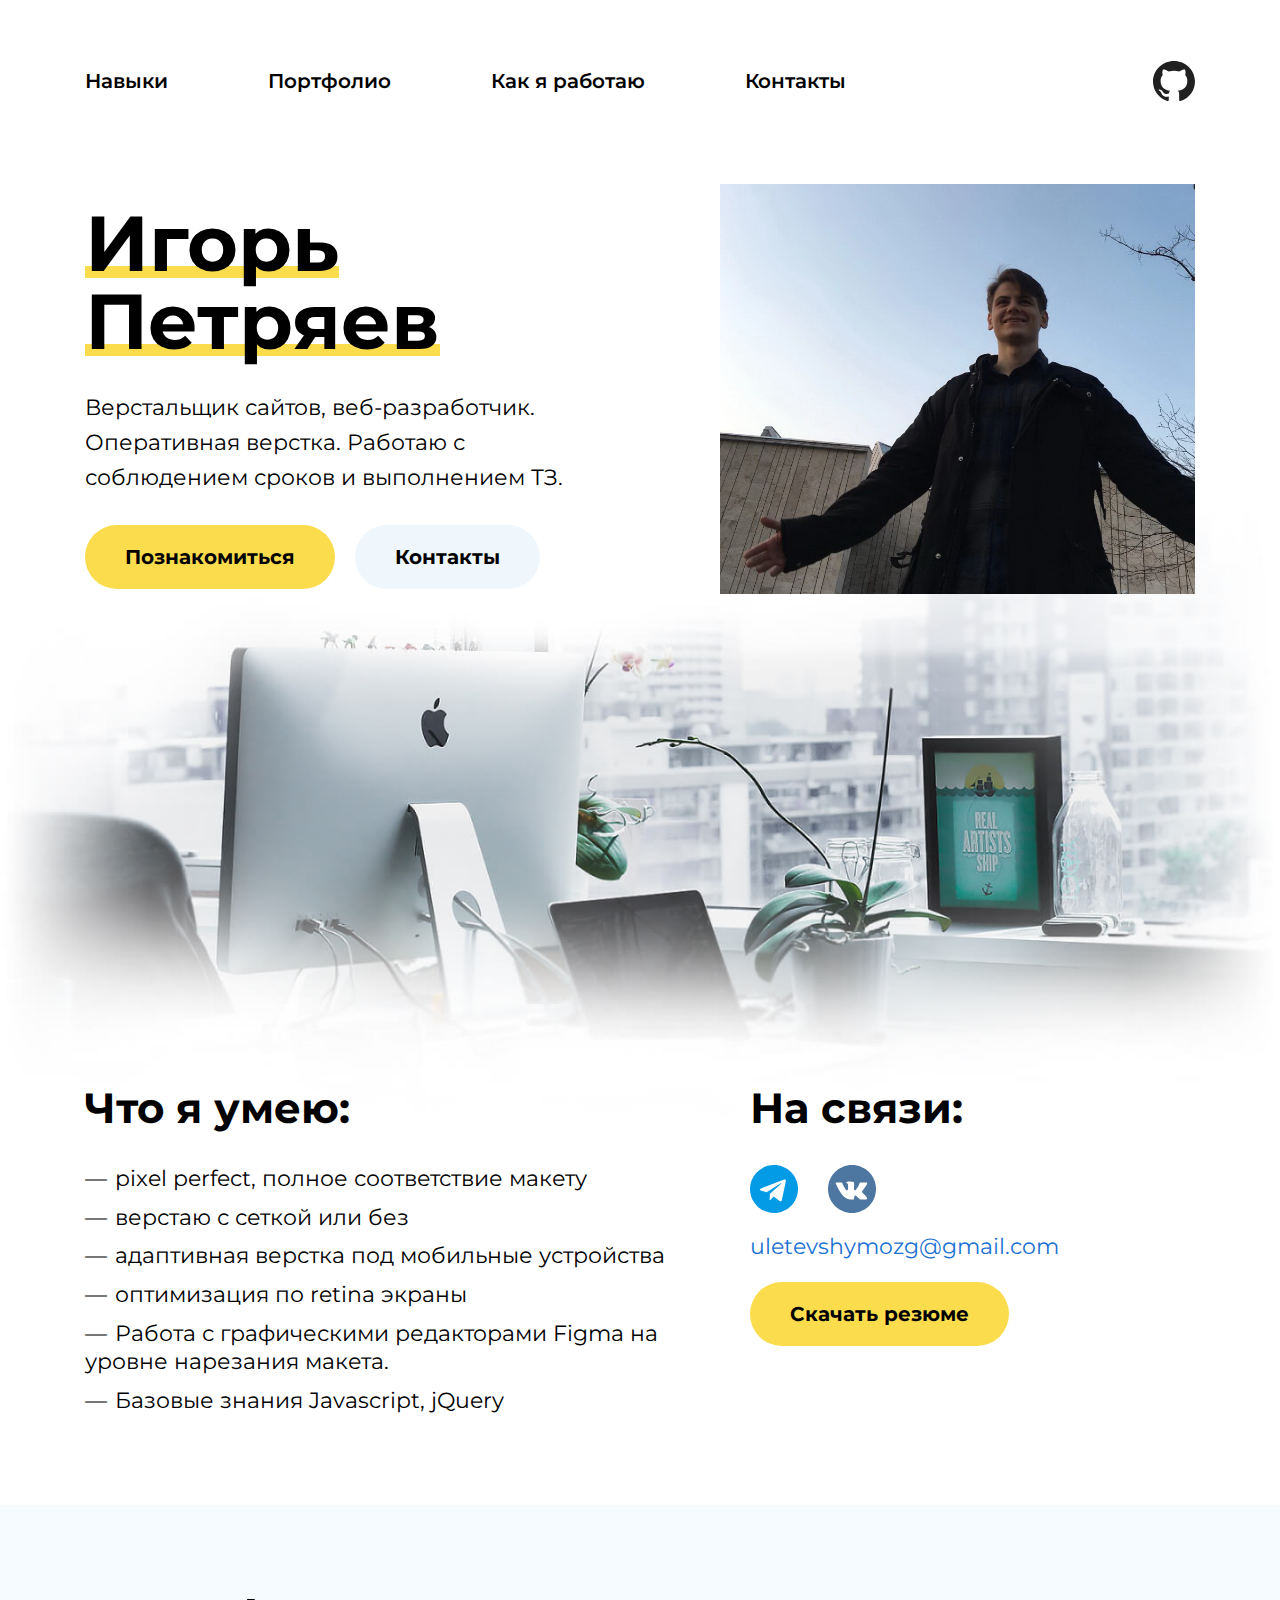
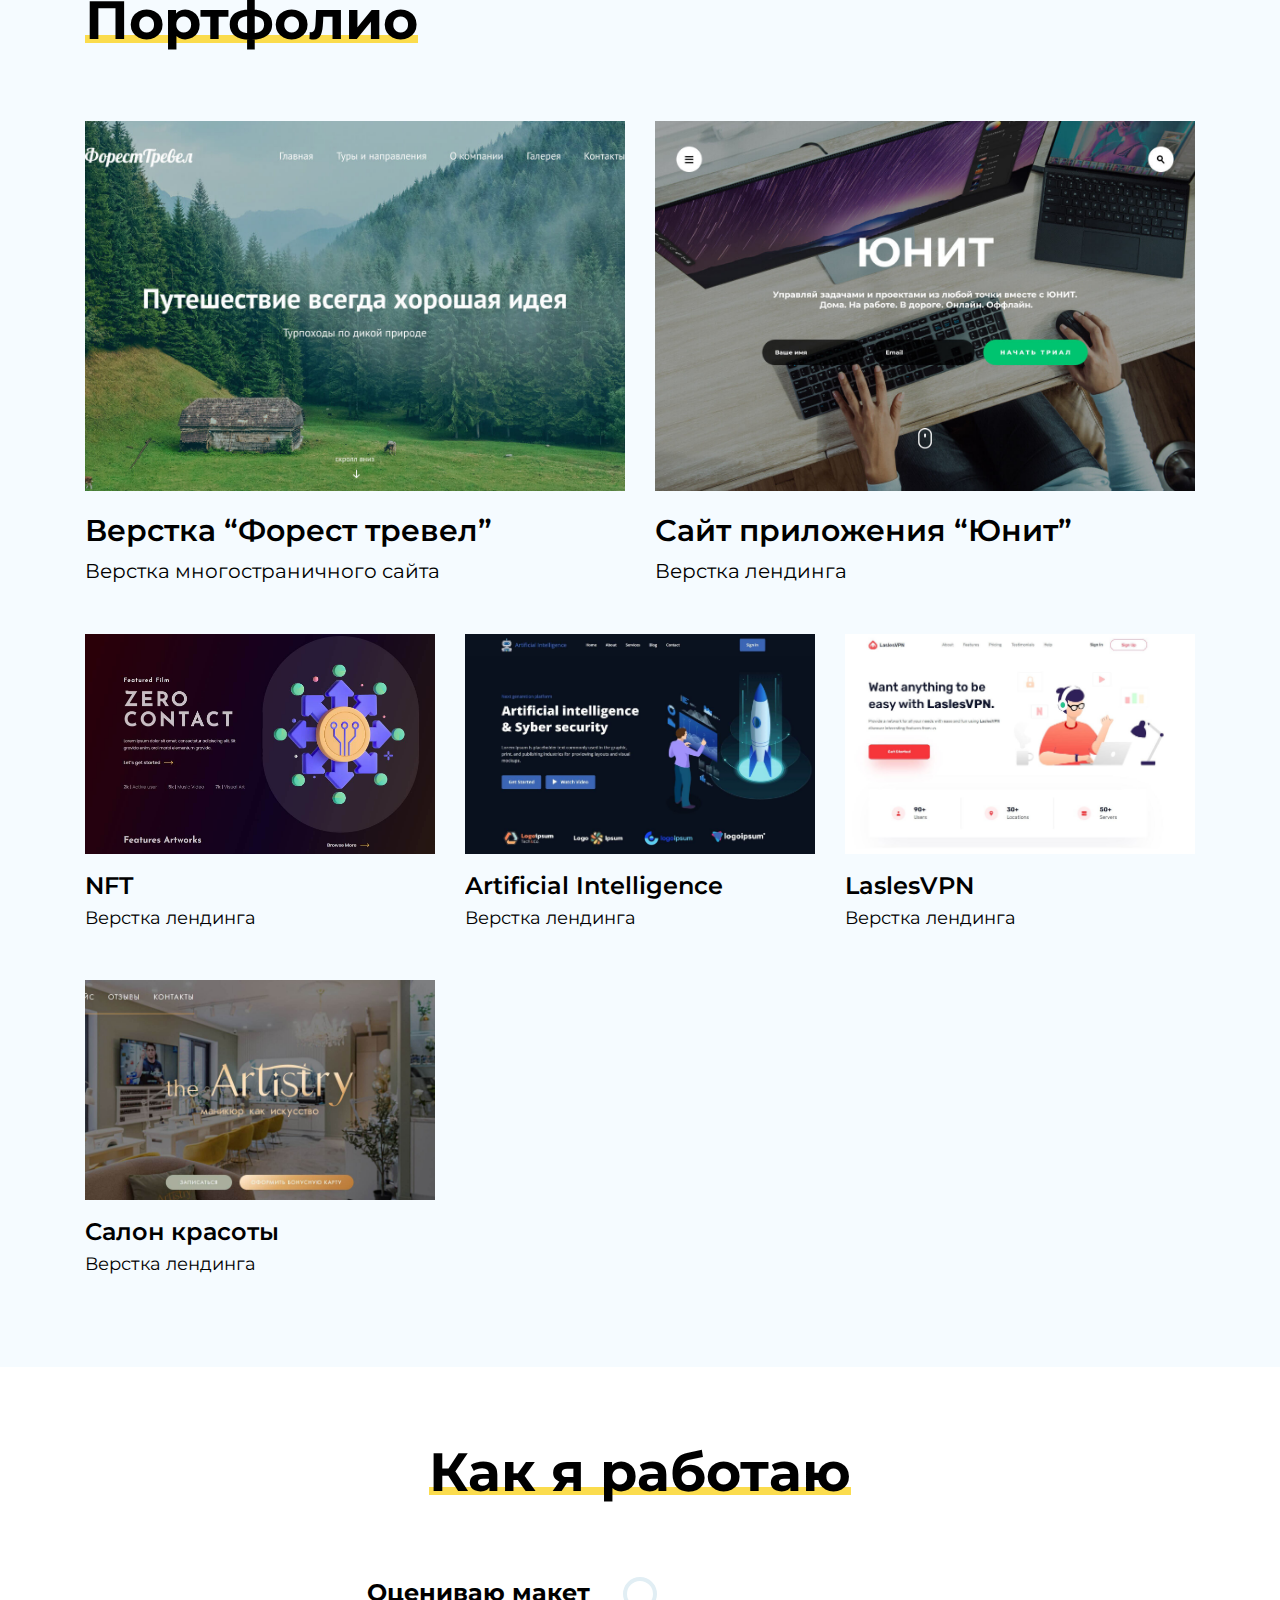
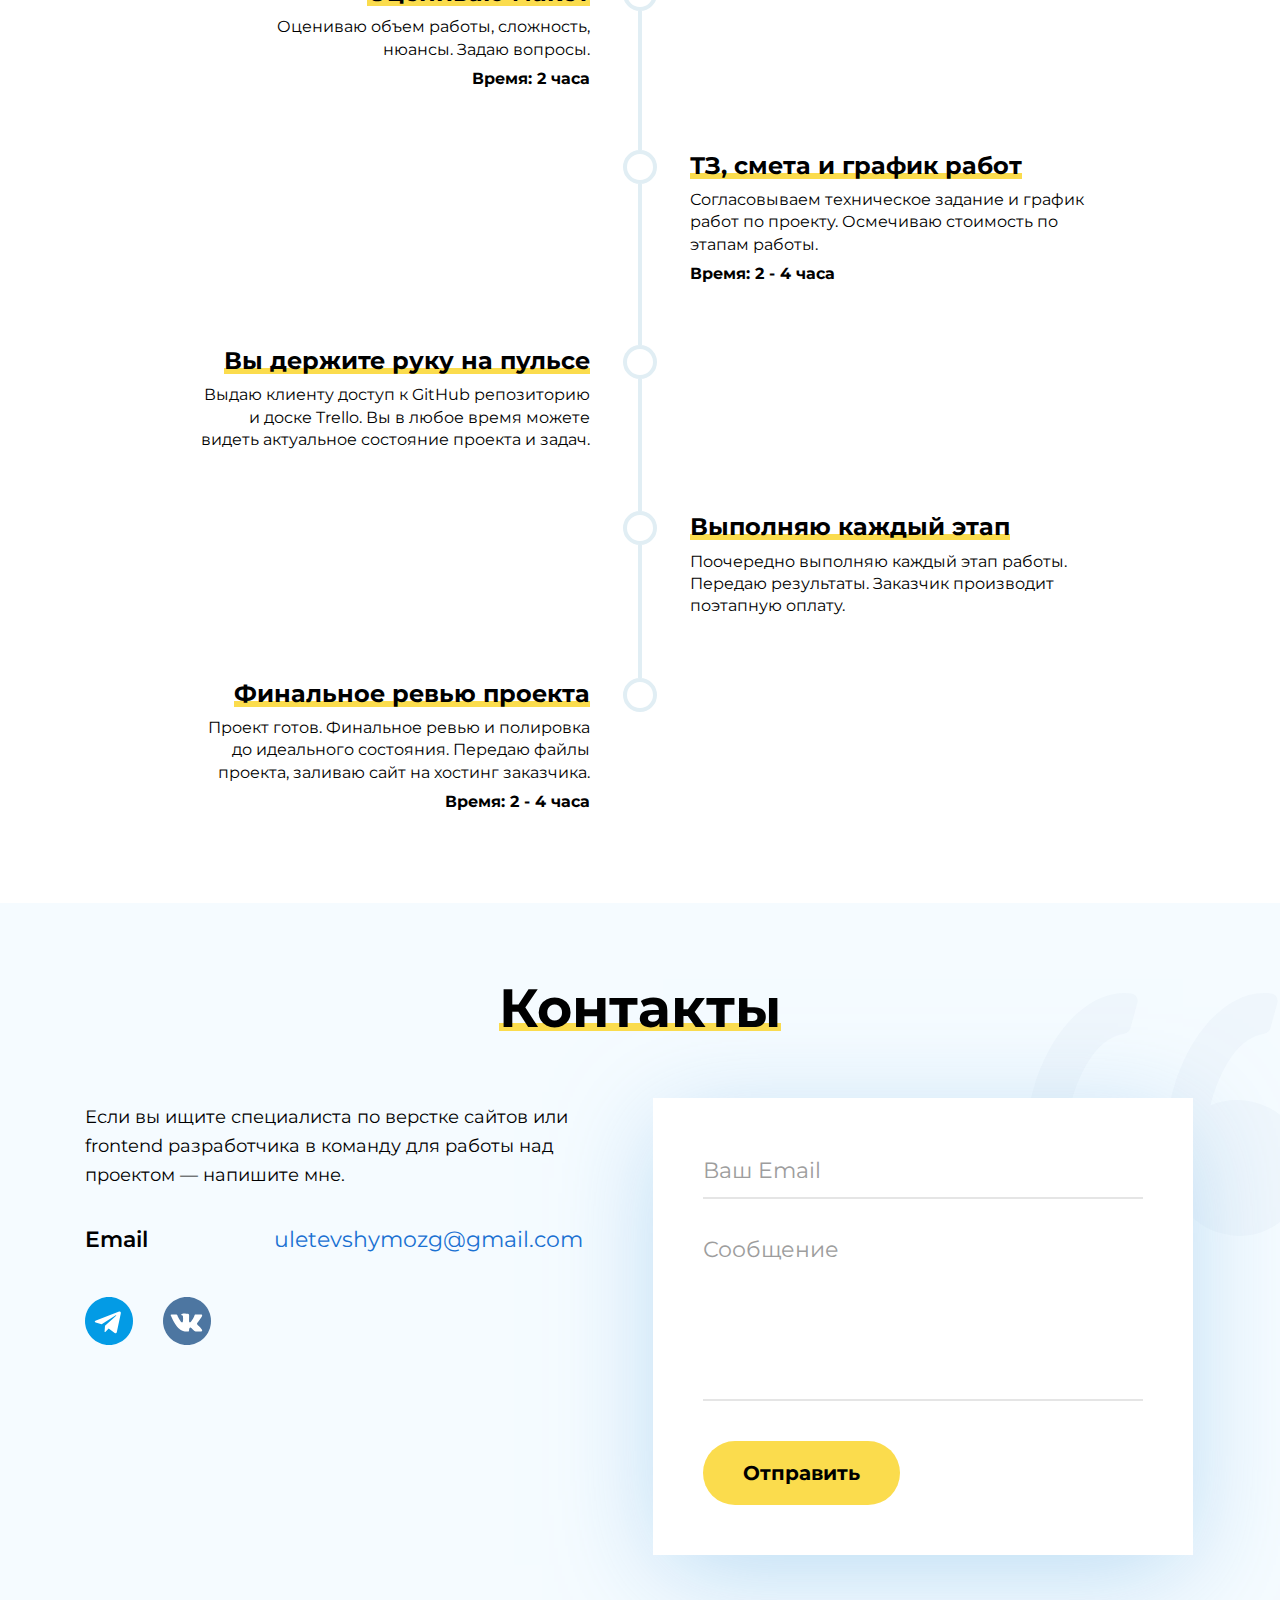
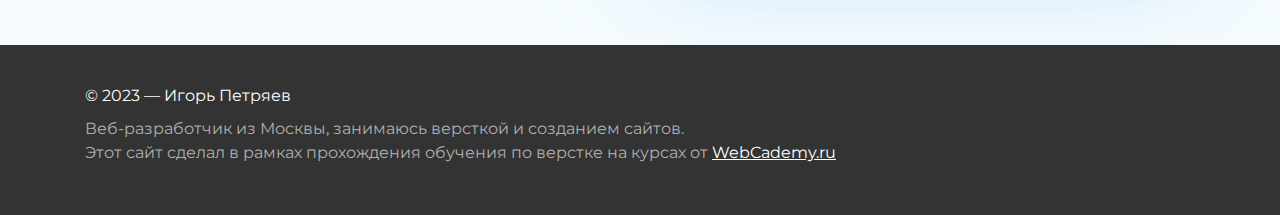
==== commit e6d6a104: "Add files via upload" ====
--- a/index.html
+++ b/index.html
@@ -242,7 +242,7 @@
 						<!-- card -->
 						<a href="#!" class="card" data-portfolio-item="4">
 							<div class="card__img">
-								<img src="./img/portfolio/vpn.JPG" alt="LaslesVPN">
+								<img src="./img/portfolio/vpn.jpg" alt="LaslesVPN">
 								<span>Смотреть проект</span>
 							</div>
 							<div class="card__contant">
@@ -254,7 +254,7 @@
 						<!-- card -->
 						<a href="#!" class="card" data-portfolio-item="5">
 							<div class="card__img">
-								<img src="./img/portfolio/beautySalon.JPG" alt="Cалон красоты">
+								<img src="./img/portfolio/beautySalon.jpg" alt="Cалон красоты">
 								<span>Смотреть проект</span>
 							</div>
 							<div class="card__contant">
